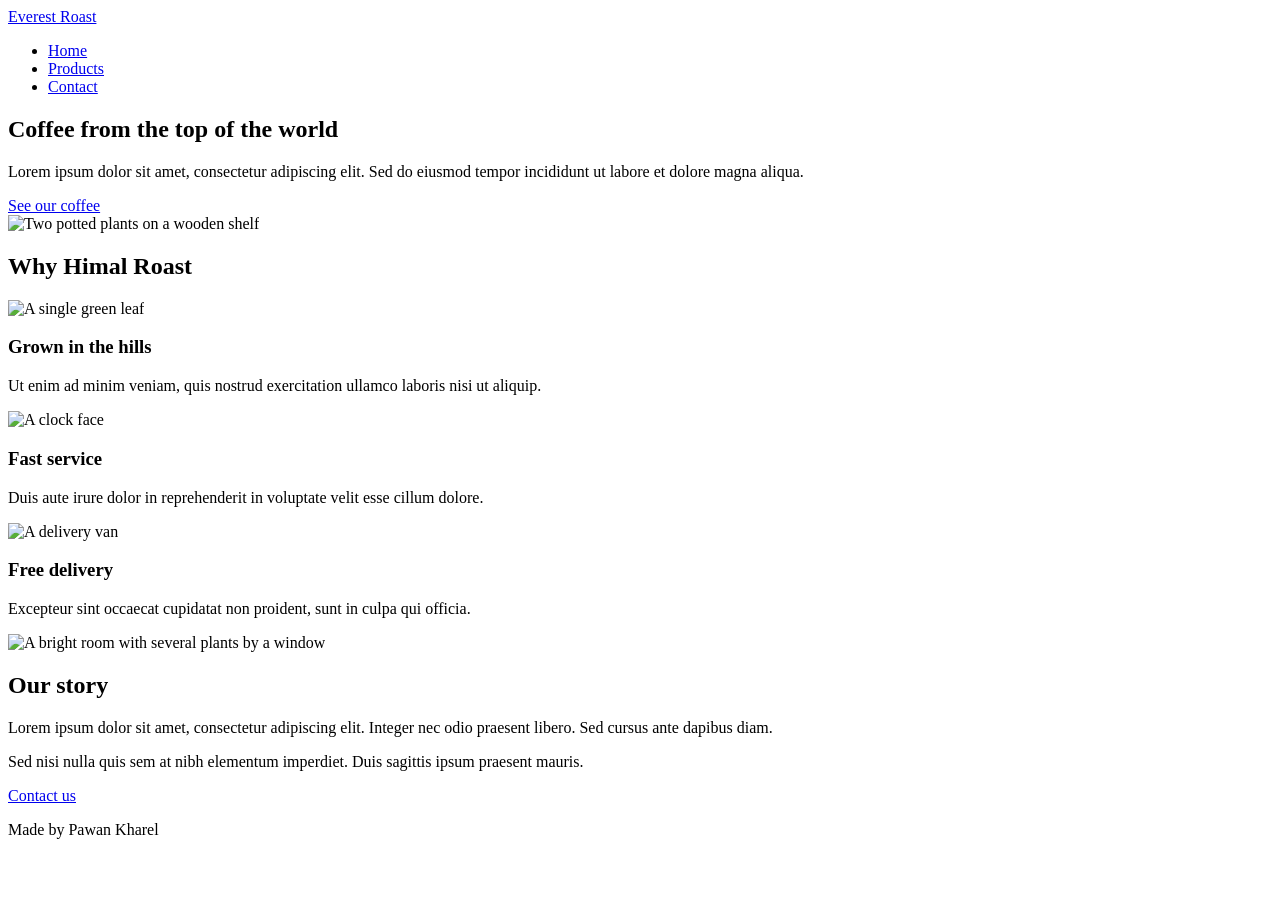
==== Pages/index.html @ e92229fc "Organize HTML files, add testing screenshots, and fix CSS styling" ====
<!DOCTYPE html>
<html lang="en">
<head>
  <meta charset="UTF-8">
  <meta name="viewport" content="width=device-width, initial-scale=1">
  <meta name="description" content="Coffee from all way up the Himalayas.">
  <title>Everest Roast</title>
  <link rel="stylesheet" href="style.css">
</head>
<body>
  <header class="site-header">
    <a class="logo" href="index.html">Everest Roast</a>
    <nav class="site-nav" aria-label="Main">
      <ul>
        <li><a href="index.html" aria-current="page">Home</a></li>
        <li><a href="products.html">Products</a></li>
        <li><a href="contact.html">Contact</a></li>
      </ul>
    </nav>
  </header>

  <main>
    <section class="hero">
      <div class="container">
        <div class="hero-text">
          <h1>Coffee from the top of the world</h1>
          <p>Lorem ipsum dolor sit amet, consectetur adipiscing elit. Sed do eiusmod tempor incididunt ut labore et dolore magna aliqua.</p>
          <a class="button" href="products.html">See our coffee</a>
        </div>
        <div class="hero-image">
          <img src="img/coffee.png" width="800" height="560" alt="Two potted plants on a wooden shelf">
        </div>
      </div>
    </section>

    <section>
      <div class="container">
        <h2>Why Himal Roast</h2>
        <div class="cards">
          <article class="card">
            <img src="img/ancpchour.png" width="360" height="220" alt="A single green leaf">
            <h3>Grown in the hills</h3>
            <p>Ut enim ad minim veniam, quis nostrud exercitation ullamco laboris nisi ut aliquip.</p>
          </article>
          <article class="card">
            <img src="img/service.png" width="360" height="220" alt="A clock face">
            <h3>Fast service</h3>
            <p>Duis aute irure dolor in reprehenderit in voluptate velit esse cillum dolore.</p>
          </article>
          <article class="card">
            <img src="img/service.png" width="360" height="220" alt="A delivery van">
            <h3>Free delivery</h3>
            <p>Excepteur sint occaecat cupidatat non proident, sunt in culpa qui officia.</p>
          </article>
        </div>
      </div>
    </section>

    <section class="band">
      <div class="container split">
        <div>
          <img src="img/coffee.png" width="700" height="500" alt="A bright room with several plants by a window">
        </div>
        <div>
          <h2>Our story</h2>
          <p>Lorem ipsum dolor sit amet, consectetur adipiscing elit. Integer nec odio praesent libero. Sed cursus ante dapibus diam.</p>
          <p>Sed nisi nulla quis sem at nibh elementum imperdiet. Duis sagittis ipsum praesent mauris.</p>
          <a class="button" href="contact.html">Contact us</a>
        </div>
      </div>
    </section>
  </main>

  <footer class="site-footer">
    <p>Made by Pawan Kharel</p>
  </footer>
</body>
</html>
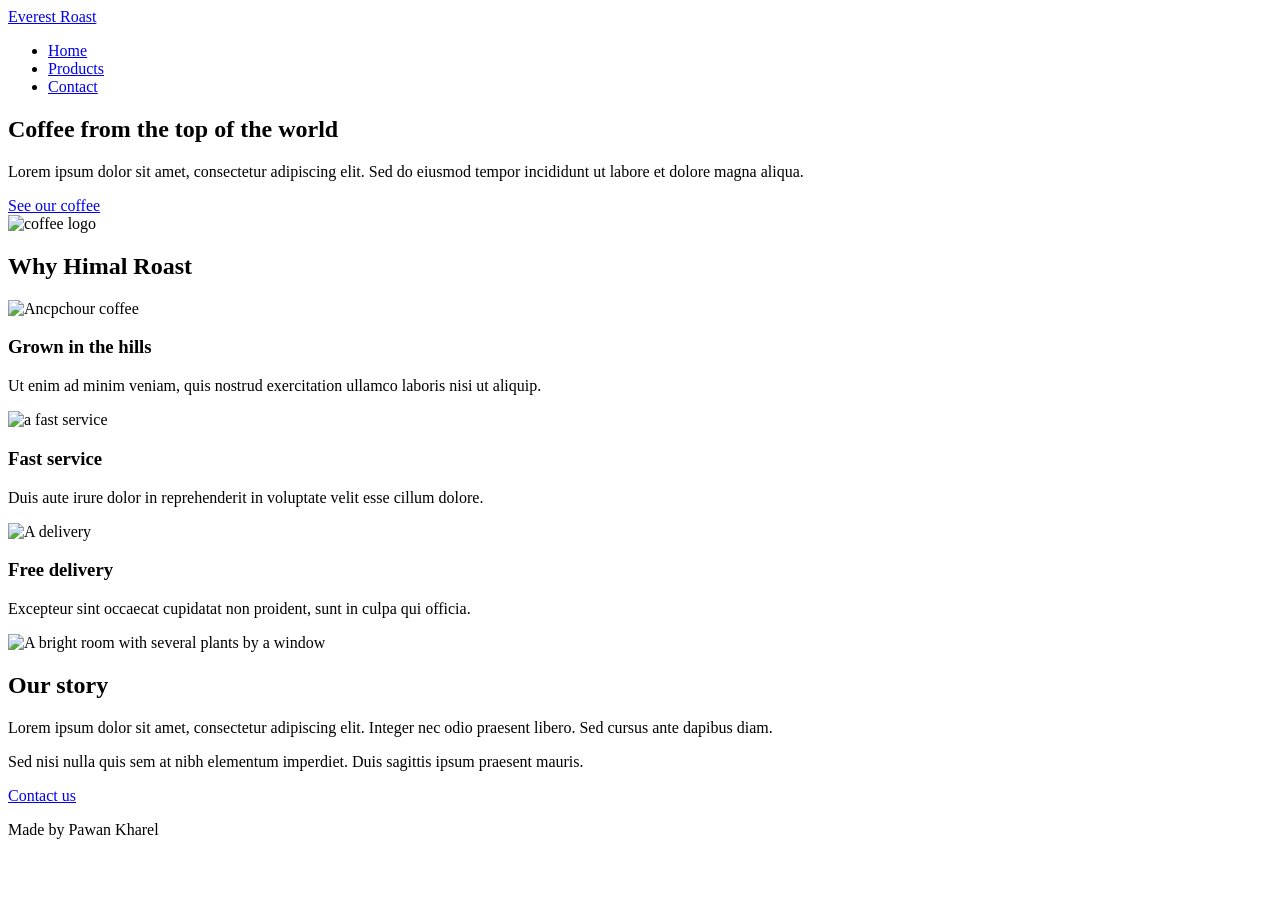
==== commit 0e8e1b48: "modified the code and add all files to correct folder" ====
--- a/Pages/index.html
+++ b/Pages/index.html
@@ -28,7 +28,7 @@
           <a class="button" href="products.html">See our coffee</a>
         </div>
         <div class="hero-image">
-          <img src="img/coffee.png" width="800" height="560" alt="Two potted plants on a wooden shelf">
+          <img src="img/coffee.png" width="800" height="560" alt="coffee logo">
         </div>
       </div>
     </section>
@@ -38,17 +38,17 @@
         <h2>Why Himal Roast</h2>
         <div class="cards">
           <article class="card">
-            <img src="img/ancpchour.png" width="360" height="220" alt="A single green leaf">
+            <img src="img/ancpchour.png" width="360" height="220" alt="Ancpchour coffee">
             <h3>Grown in the hills</h3>
             <p>Ut enim ad minim veniam, quis nostrud exercitation ullamco laboris nisi ut aliquip.</p>
           </article>
           <article class="card">
-            <img src="img/service.png" width="360" height="220" alt="A clock face">
+            <img src="img/service.png" width="360" height="220" alt="a fast service">
             <h3>Fast service</h3>
             <p>Duis aute irure dolor in reprehenderit in voluptate velit esse cillum dolore.</p>
           </article>
           <article class="card">
-            <img src="img/service.png" width="360" height="220" alt="A delivery van">
+            <img src="img/service.png" width="360" height="220" alt="A delivery">
             <h3>Free delivery</h3>
             <p>Excepteur sint occaecat cupidatat non proident, sunt in culpa qui officia.</p>
           </article>
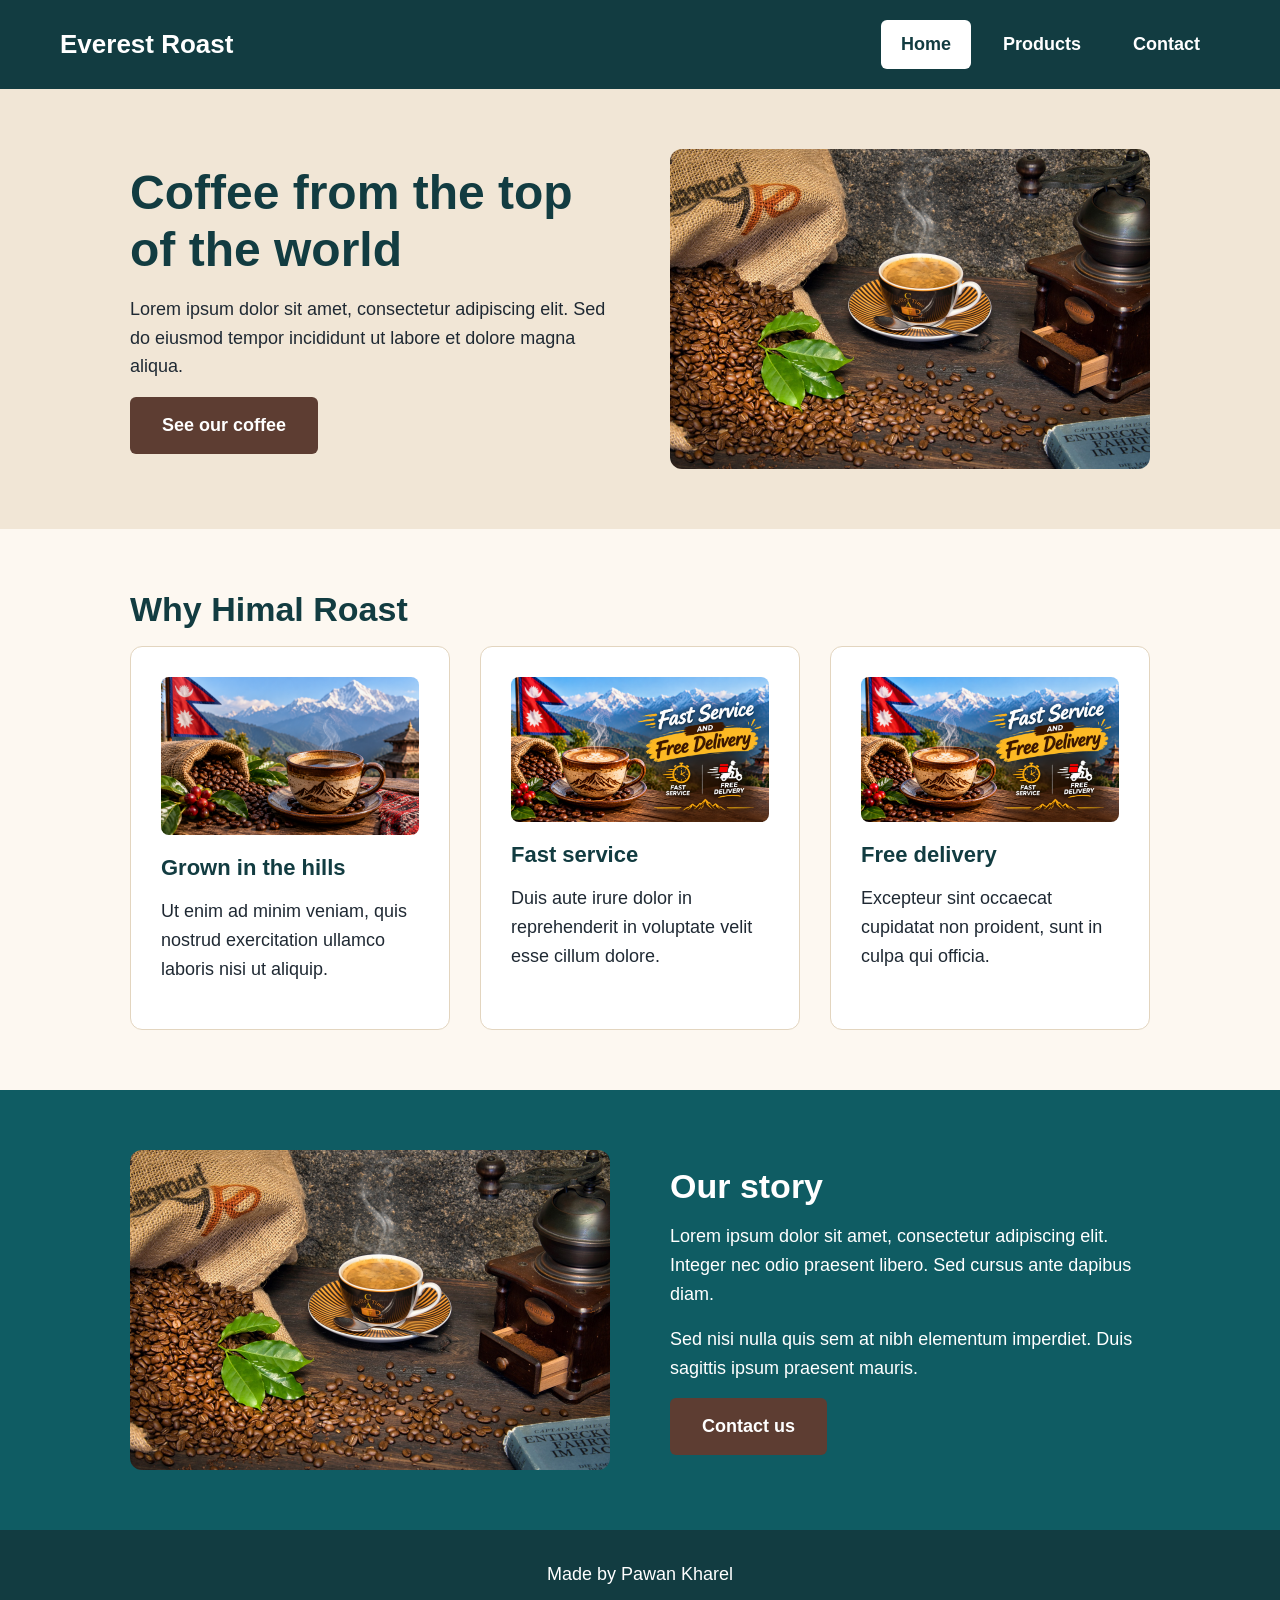
==== commit b2b69d45: "modified all the file strucute" ====
--- a/Pages/index.html
+++ b/Pages/index.html
@@ -5,7 +5,7 @@
   <meta name="viewport" content="width=device-width, initial-scale=1">
   <meta name="description" content="Coffee from all way up the Himalayas.">
   <title>Everest Roast</title>
-  <link rel="stylesheet" href="style.css">
+  <link rel="stylesheet" href="/css/style.css">
 </head>
 <body>
   <header class="site-header">
@@ -28,7 +28,7 @@
           <a class="button" href="products.html">See our coffee</a>
         </div>
         <div class="hero-image">
-          <img src="img/coffee.png" width="800" height="560" alt="coffee logo">
+          <img src="/img/coffee.png" width="800" height="560" alt="coffee logo">
         </div>
       </div>
     </section>
@@ -38,17 +38,17 @@
         <h2>Why Himal Roast</h2>
         <div class="cards">
           <article class="card">
-            <img src="img/ancpchour.png" width="360" height="220" alt="Ancpchour coffee">
+            <img src="/img/ancpchour.png" width="360" height="220" alt="Ancpchour coffee">
             <h3>Grown in the hills</h3>
             <p>Ut enim ad minim veniam, quis nostrud exercitation ullamco laboris nisi ut aliquip.</p>
           </article>
           <article class="card">
-            <img src="img/service.png" width="360" height="220" alt="a fast service">
+            <img src="/img/service.png" width="360" height="220" alt="a fast service">
             <h3>Fast service</h3>
             <p>Duis aute irure dolor in reprehenderit in voluptate velit esse cillum dolore.</p>
           </article>
           <article class="card">
-            <img src="img/service.png" width="360" height="220" alt="A delivery">
+            <img src="/img/service.png" width="360" height="220" alt="A delivery">
             <h3>Free delivery</h3>
             <p>Excepteur sint occaecat cupidatat non proident, sunt in culpa qui officia.</p>
           </article>
@@ -59,7 +59,7 @@
     <section class="band">
       <div class="container split">
         <div>
-          <img src="img/coffee.png" width="700" height="500" alt="A bright room with several plants by a window">
+          <img src="/img/coffee.png" width="700" height="500" alt="A bright room with several plants by a window">
         </div>
         <div>
           <h2>Our story</h2>
--- a/css/style.css
+++ b/css/style.css
@@ -0,0 +1,308 @@
+@font-face {
+  font-family: "Nunito Sans";
+  src: url("../fonts/nunito-sans-latin-400-normal.woff2") format("woff2");
+  font-weight: 400;
+  font-style: normal;
+  font-display: swap;
+}
+
+@font-face {
+  font-family: "Nunito Sans";
+  src: url("../fonts/nunito-sans-latin-700-normal.woff2") format("woff2");
+  font-weight: 700;
+  font-style: normal;
+  font-display: swap;
+}
+
+:root {
+  --cream: #fdf8f1;
+  --sand: #f1e6d6;
+  --ink: #1f2933;
+  --teal: #0f5c63;
+  --teal-dark: #123c41;
+  --clay: #5d3d32;
+  --white: #ffffff;
+}
+
+* {
+  box-sizing: border-box;
+}
+
+body {
+  margin: 0;
+  font-family: "Nunito Sans", Arial, sans-serif;
+  font-size: 18px;
+  line-height: 1.6;
+  color: var(--ink);
+  background-color: var(--cream);
+}
+
+h1,
+h2,
+h3 {
+  line-height: 1.2;
+  margin: 0 0 16px;
+  color: var(--teal-dark);
+}
+
+h1 {
+  font-size: 48px;
+}
+
+h2 {
+  font-size: 34px;
+}
+
+h3 {
+  font-size: 22px;
+}
+
+p {
+  margin: 0 0 16px;
+}
+
+a {
+  color: var(--teal);
+}
+
+img {
+  display: block;
+  max-width: 100%;
+  height: auto;
+}
+
+/* Header and navigation */
+.site-header {
+  background-color: var(--teal-dark);
+  padding: 20px 60px;
+  display: flex;
+  justify-content: space-between;
+  align-items: center;
+}
+
+.logo {
+  display: flex;
+  align-items: center;
+  gap: 12px;
+  color: var(--white);
+  font-size: 26px;
+  font-weight: 700;
+  text-decoration: none;
+}
+
+.site-nav ul {
+  list-style: none;
+  margin: 0;
+  padding: 0;
+  display: flex;
+  gap: 12px;
+}
+
+.site-nav a {
+  display: block;
+  padding: 10px 20px;
+  border-radius: 6px;
+  color: var(--white);
+  text-decoration: none;
+  font-weight: 700;
+}
+
+.site-nav a:hover,
+.site-nav a[aria-current="page"] {
+  background-color: var(--white);
+  color: var(--teal-dark);
+}
+
+/* Layout helpers */
+.container {
+  max-width: 1100px;
+  margin: 0 auto;
+  padding: 60px 40px;
+}
+
+.button {
+  display: inline-block;
+  padding: 14px 32px;
+  border: 0;
+  border-radius: 6px;
+  background-color: var(--clay);
+  color: var(--white);
+  font-family: inherit;
+  font-size: 18px;
+  font-weight: 700;
+  text-decoration: none;
+  cursor: pointer;
+}
+
+.button:hover {
+  background-color: var(--teal-dark);
+}
+
+/* Hero */
+.hero {
+  background-color: var(--sand);
+}
+
+.hero .container {
+  display: flex;
+  align-items: center;
+  gap: 60px;
+}
+
+.hero-text {
+  flex: 1;
+}
+
+.hero-image {
+  flex: 1;
+}
+
+.hero-image img {
+  border-radius: 12px;
+}
+
+/* Feature cards */
+.cards {
+  display: grid;
+  grid-template-columns: repeat(3, 1fr);
+  gap: 30px;
+}
+
+.card {
+  background-color: var(--white);
+  border: 1px solid #e3d5bf;
+  border-radius: 12px;
+  padding: 30px;
+}
+
+.card img {
+  margin-bottom: 20px;
+  border-radius: 8px;
+}
+
+/* About split */
+.split {
+  display: flex;
+  align-items: center;
+  gap: 60px;
+}
+
+.split > div {
+  flex: 1;
+}
+
+.split img {
+  border-radius: 12px;
+}
+
+.band {
+  background-color: var(--teal);
+  color: var(--white);
+}
+
+.band h2 {
+  color: var(--white);
+}
+
+.band a {
+  color: var(--white);
+}
+
+/* Products */
+.page-title {
+  background-color: var(--sand);
+}
+
+.page-title .container {
+  padding-top: 50px;
+  padding-bottom: 50px;
+}
+
+.page-title p {
+  margin-bottom: 0;
+  max-width: 640px;
+}
+
+.product-grid {
+  display: grid;
+  grid-template-columns: repeat(3, 1fr);
+  gap: 30px;
+}
+
+.product {
+  background-color: var(--white);
+  border: 1px solid #e3d5bf;
+  border-radius: 12px;
+  padding: 24px;
+  display: flex;
+  flex-direction: column;
+}
+
+.product img {
+  margin-bottom: 20px;
+  border-radius: 8px;
+}
+
+.price {
+  margin-top: auto;
+  font-size: 24px;
+  font-weight: 700;
+  color: var(--clay);
+  display: block;
+}
+
+/* Contact */
+.contact-layout {
+  display: flex;
+  gap: 60px;
+}
+
+.contact-form {
+  flex: 1;
+}
+
+.contact-info {
+  flex: 1;
+}
+
+.contact-info img {
+  margin-bottom: 24px;
+  border-radius: 12px;
+}
+
+label {
+  display: block;
+  margin-bottom: 6px;
+  font-weight: 700;
+}
+
+input,
+textarea {
+  display: block;
+  width: 100%;
+  margin-bottom: 20px;
+  padding: 12px 14px;
+  border: 2px solid var(--teal);
+  border-radius: 6px;
+  background-color: var(--white);
+  color: var(--ink);
+  font-family: inherit;
+  font-size: 18px;
+}
+
+textarea {
+  min-height: 160px;
+  resize: vertical;
+}
+
+/* Footer */
+.site-footer {
+  background-color: var(--teal-dark);
+  color: var(--white);
+  padding: 30px 60px;
+  text-align: center;
+}
+
+.site-footer p {
+  margin: 0;
+}
